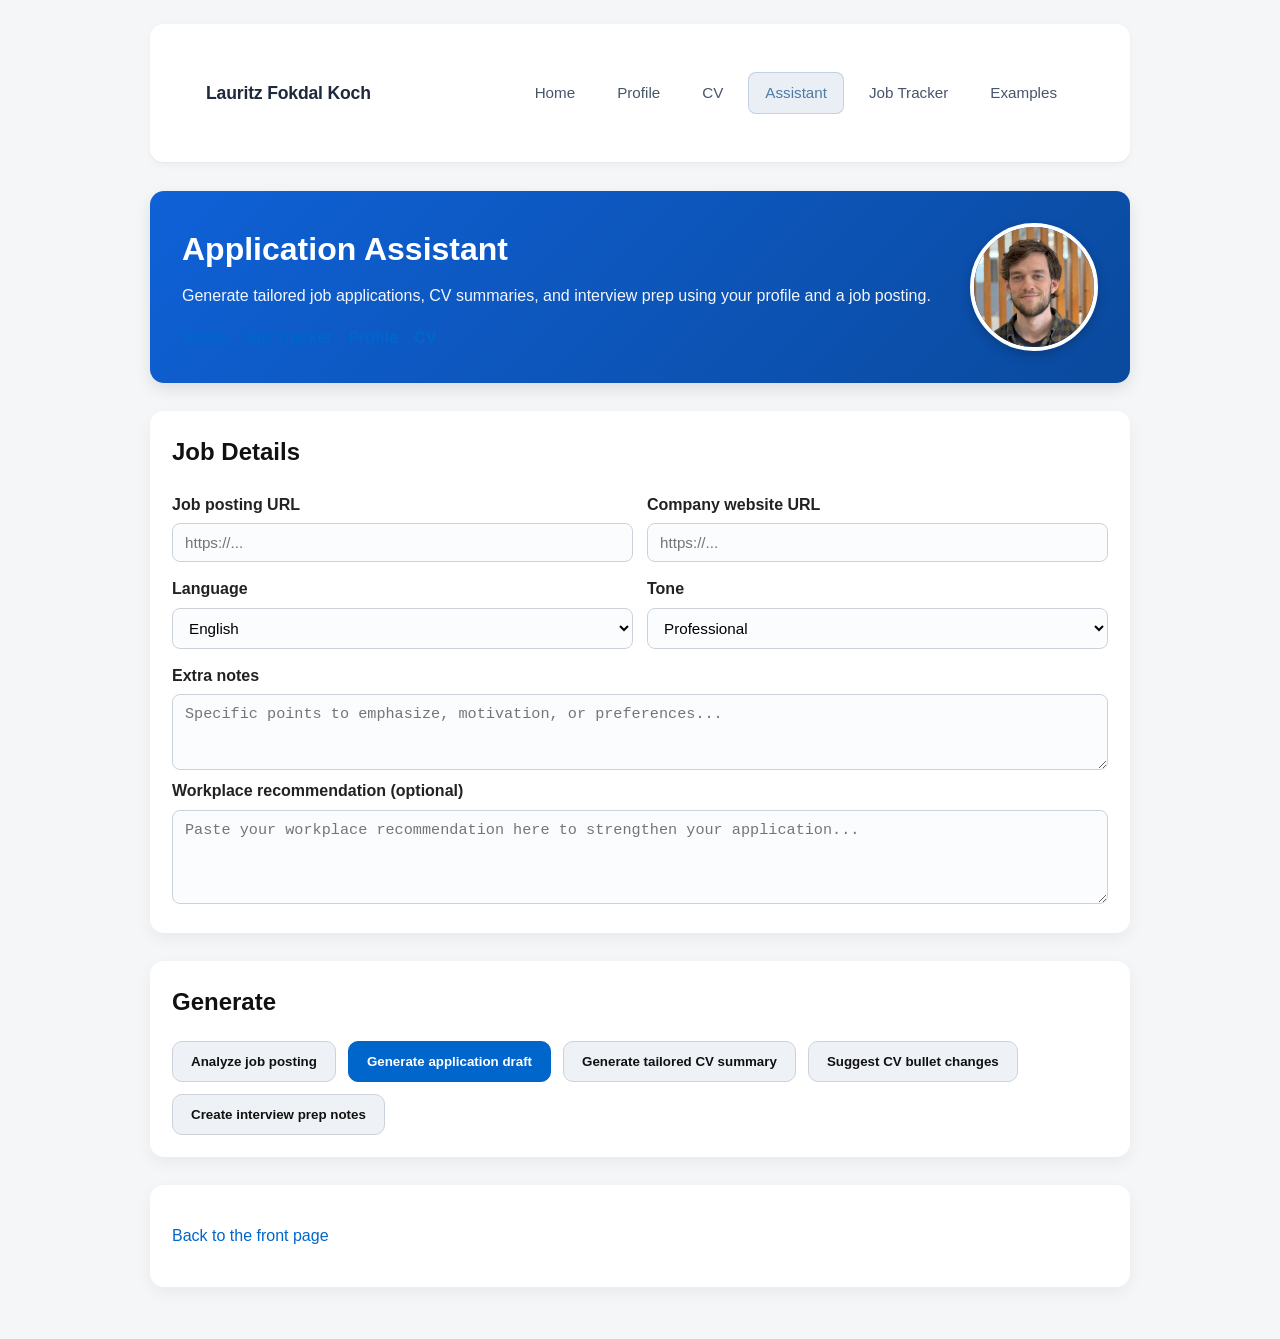
==== application-assistant.html @ 369527bd "header etc" ====
<!DOCTYPE html>
<html lang="en">
<head>
    <meta charset="UTF-8">
    <meta name="viewport" content="width=device-width, initial-scale=1.0">
    <title>Application Assistant - Lauritz Fokdal Koch</title>
    <link rel="stylesheet" href="assets/css/application-assistant.css">
</head>
<body>
    <header>
        <div class="header-content">
            <div class="header-text">
                <h1>Application Assistant</h1>
                <p>Generate tailored job applications, CV summaries, and interview prep using your profile and a job posting.</p>
                <nav class="nav-links">
                    <a href="index.html">Home</a>
                    <a href="job-applications.html">Job Tracker</a>
                    <a href="profile.html">Profile</a>
                    <a href="cv.html">CV</a>
                </nav>
            </div>
            <div class="header-image">
                <img src="assets/images/portrait.jpg" alt="Lauritz Fokdal Koch">
            </div>
        </div>
    </header>

    <section>
        <h2>Job Details</h2>
        <div class="grid-2">
            <div>
                <label for="job-link">Job posting URL</label>
                <input type="url" id="job-link" placeholder="https://...">
            </div>
            <div>
                <label for="company-link">Company website URL</label>
                <input type="url" id="company-link" placeholder="https://...">
            </div>
        </div>
        <div class="grid-2">
            <div>
                <label for="language">Language</label>
                <select id="language">
                    <option value="English">English</option>
                    <option value="Danish">Danish</option>
                </select>
            </div>
            <div>
                <label for="tone">Tone</label>
                <select id="tone">
                    <option value="professional">Professional</option>
                    <option value="concise">Concise</option>
                    <option value="formal">Formal</option>
                    <option value="warm">Warm</option>
                    <option value="confident">Confident</option>
                </select>
            </div>
        </div>
        <div>
            <label for="notes">Extra notes</label>
            <textarea id="notes" rows="3" placeholder="Specific points to emphasize, motivation, or preferences..."></textarea>
        </div>
        <div>
            <label for="recommendation">Workplace recommendation (optional)</label>
            <textarea id="recommendation" rows="4" placeholder="Paste your workplace recommendation here to strengthen your application..."></textarea>
        </div>
    </section>

    <section>
        <h2>Generate</h2>
        <div class="action-buttons">
            <button type="button" class="action-btn" data-action="analyze">Analyze job posting</button>
            <button type="button" class="action-btn primary" data-action="application">Generate application draft</button>
            <button type="button" class="action-btn" data-action="cv-summary">Generate tailored CV summary</button>
            <button type="button" class="action-btn" data-action="cv-bullets">Suggest CV bullet changes</button>
            <button type="button" class="action-btn" data-action="interview-prep">Create interview prep notes</button>
        </div>
        <div id="action-status" class="notice is-hidden"></div>
    </section>

    <section id="output-section" class="is-hidden">
        <div class="output-header">
            <h2 id="output-label">Output</h2>
            <div class="output-actions">
                <button type="button" class="small-btn" id="btn-copy">Copy to clipboard</button>
                <button type="button" class="small-btn" id="btn-save">Save to job tracker</button>
            </div>
        </div>
        <textarea id="output-text" rows="24"></textarea>
        <div id="output-meta" class="is-hidden">
            <div id="matched-skills" class="is-hidden">
                <strong>Matched skills</strong>
                <ul id="matched-skills-list"></ul>
            </div>
            <div id="potential-gaps" class="is-hidden">
                <strong>Potential gaps</strong>
                <ul id="potential-gaps-list"></ul>
            </div>
        </div>
    </section>

    <footer>
        <p><a href="index.html">Back to the front page</a></p>
    </footer>

    <script src="assets/js/header.js"></script>
    <script src="assets/js/application-assistant.js"></script>
</body>
</html>
---- assets/css/application-assistant.css ----
body {
    font-family: Arial, sans-serif;
    line-height: 1.6;
    margin: 0 auto;
    max-width: 980px;
    padding: 24px;
    color: #222;
    background: #f4f6f8;
}
header {
    margin-bottom: 28px;
    background: linear-gradient(135deg, #0f61d7 0%, #0a4a9e 100%);
    color: #fff;
    padding: 32px;
    border-radius: 14px;
    box-shadow: 0 6px 16px rgba(0, 0, 0, 0.1);
}

.header-content {
    display: flex;
    gap: 32px;
    align-items: center;
}

.header-text {
    flex: 1;
}

.header-image {
    flex-shrink: 0;
    width: 120px;
    height: 120px;
    border-radius: 50%;
    overflow: hidden;
    border: 4px solid #fff;
    box-shadow: 0 4px 12px rgba(0, 0, 0, 0.2);
}

.header-image img {
    width: 100%;
    height: 100%;
    object-fit: cover;
}

header h1 {
    color: #fff;
    margin: 0 0 8px 0;
}

header p {
    color: rgba(255, 255, 255, 0.95);
    margin: 0 0 16px 0;
}

section, footer {
    margin-bottom: 28px;
    background: #fff;
    padding: 22px;
    border-radius: 14px;
    box-shadow: 0 6px 16px rgba(0, 0, 0, 0.05);
}
h1, h2 {
    color: #111;
    margin-top: 0;
}
a {
    color: #0066cc;
    text-decoration: none;
}
a:hover {
    text-decoration: underline;
}
label {
    display: block;
    font-weight: 600;
    margin-bottom: 6px;
}
input[type="url"], select, textarea {
    width: 100%;
    padding: 10px 12px;
    border: 1px solid #cbd2d9;
    border-radius: 8px;
    font-size: 0.95rem;
    background: #fbfcfd;
    box-sizing: border-box;
}
textarea {
    resize: vertical;
}
.grid-2 {
    display: grid;
    gap: 14px;
    grid-template-columns: repeat(2, minmax(0, 1fr));
    margin-bottom: 14px;
}
.nav-links {
    display: flex;
    flex-wrap: wrap;
    gap: 16px;
    margin-top: 14px;
}
.nav-links a {
    font-weight: 600;
}
.action-buttons {
    display: flex;
    flex-wrap: wrap;
    gap: 12px;
}
.action-btn {
    padding: 12px 18px;
    border: 1px solid #cbd2d9;
    border-radius: 10px;
    cursor: pointer;
    font-weight: 600;
    background: #eef2f7;
    color: #111;
    transition: background 0.15s ease;
}
.action-btn:hover {
    background: #dde4ee;
}
.action-btn.primary {
    background: #0066cc;
    color: #fff;
    border-color: #0066cc;
}
.action-btn.primary:hover {
    background: #0055aa;
}
.action-btn:disabled {
    opacity: 0.5;
    cursor: not-allowed;
}
.notice {
    margin-top: 12px;
    padding: 14px 16px;
    border-radius: 12px;
    background: #eef7ff;
    color: #0f3f6f;
    border: 1px solid #d8e9ff;
}
.notice.error {
    background: #ffe6e6;
    color: #7a1f1f;
    border-color: #ffcccc;
}
.is-hidden {
    display: none;
}
.output-header {
    display: flex;
    justify-content: space-between;
    align-items: center;
    flex-wrap: wrap;
    gap: 12px;
}
.output-header h2 {
    margin: 0;
}
.output-actions {
    display: flex;
    gap: 10px;
}
.small-btn {
    padding: 8px 14px;
    border: 1px solid #cbd2d9;
    border-radius: 8px;
    cursor: pointer;
    font-size: 0.9rem;
    font-weight: 600;
    background: #eef2f7;
    color: #111;
}
.small-btn:hover {
    background: #dde4ee;
}
#output-text {
    width: 100%;
    margin-top: 14px;
    padding: 14px;
    border: 1px solid #cbd2d9;
    border-radius: 10px;
    font-size: 0.95rem;
    font-family: inherit;
    line-height: 1.7;
    background: #fbfcfd;
    resize: vertical;
    box-sizing: border-box;
}
#output-meta {
    margin-top: 16px;
}
#output-meta strong {
    display: block;
    margin-bottom: 4px;
}
#output-meta ul {
    margin: 8px 0 16px 20px;
    padding: 0;
}
#output-meta li {
    margin-bottom: 4px;
    color: #45546a;
}
@media (max-width: 640px) {
    .grid-2 {
        grid-template-columns: 1fr;
    }
    .action-buttons {
        flex-direction: column;
    }
}
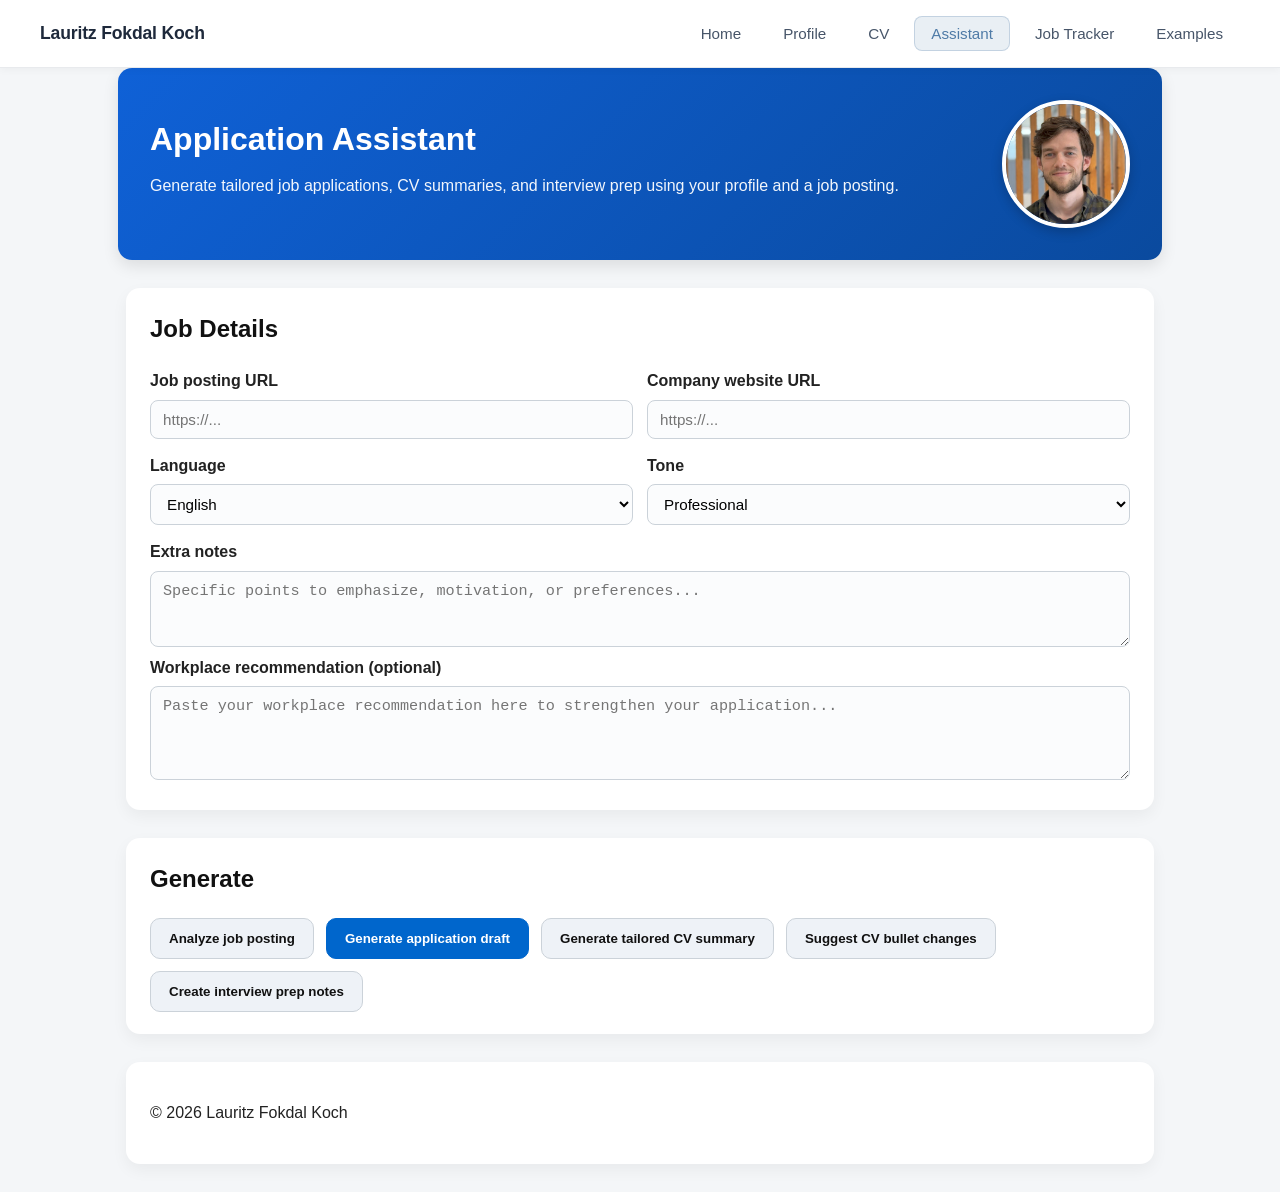
==== commit c9a0ceee: "Remove redundant in-page nav links and update location to Hadsten The shared header now handles all " ====
--- a/application-assistant.html
+++ b/application-assistant.html
@@ -12,12 +12,7 @@
             <div class="header-text">
                 <h1>Application Assistant</h1>
                 <p>Generate tailored job applications, CV summaries, and interview prep using your profile and a job posting.</p>
-                <nav class="nav-links">
-                    <a href="index.html">Home</a>
-                    <a href="job-applications.html">Job Tracker</a>
-                    <a href="profile.html">Profile</a>
-                    <a href="cv.html">CV</a>
-                </nav>
+
             </div>
             <div class="header-image">
                 <img src="assets/images/portrait.jpg" alt="Lauritz Fokdal Koch">
@@ -100,7 +95,7 @@
     </section>
 
     <footer>
-        <p><a href="index.html">Back to the front page</a></p>
+        <p>&copy; 2026 Lauritz Fokdal Koch</p>
     </footer>
 
     <script src="assets/js/header.js"></script>
--- a/assets/css/application-assistant.css
+++ b/assets/css/application-assistant.css
@@ -1,13 +1,19 @@
 body {
     font-family: Arial, sans-serif;
     line-height: 1.6;
-    margin: 0 auto;
-    max-width: 980px;
-    padding: 24px;
+    margin: 0;
+    padding: 0;
     color: #222;
     background: #f4f6f8;
 }
-header {
+body > :not(.site-header) {
+    max-width: 980px;
+    margin-left: auto;
+    margin-right: auto;
+    padding-left: 24px;
+    padding-right: 24px;
+}
+header:not(.site-header) {
     margin-bottom: 28px;
     background: linear-gradient(135deg, #0f61d7 0%, #0a4a9e 100%);
     color: #fff;
@@ -42,12 +48,12 @@
     object-fit: cover;
 }
 
-header h1 {
+header:not(.site-header) h1 {
     color: #fff;
     margin: 0 0 8px 0;
 }
 
-header p {
+header:not(.site-header) p {
     color: rgba(255, 255, 255, 0.95);
     margin: 0 0 16px 0;
 }
